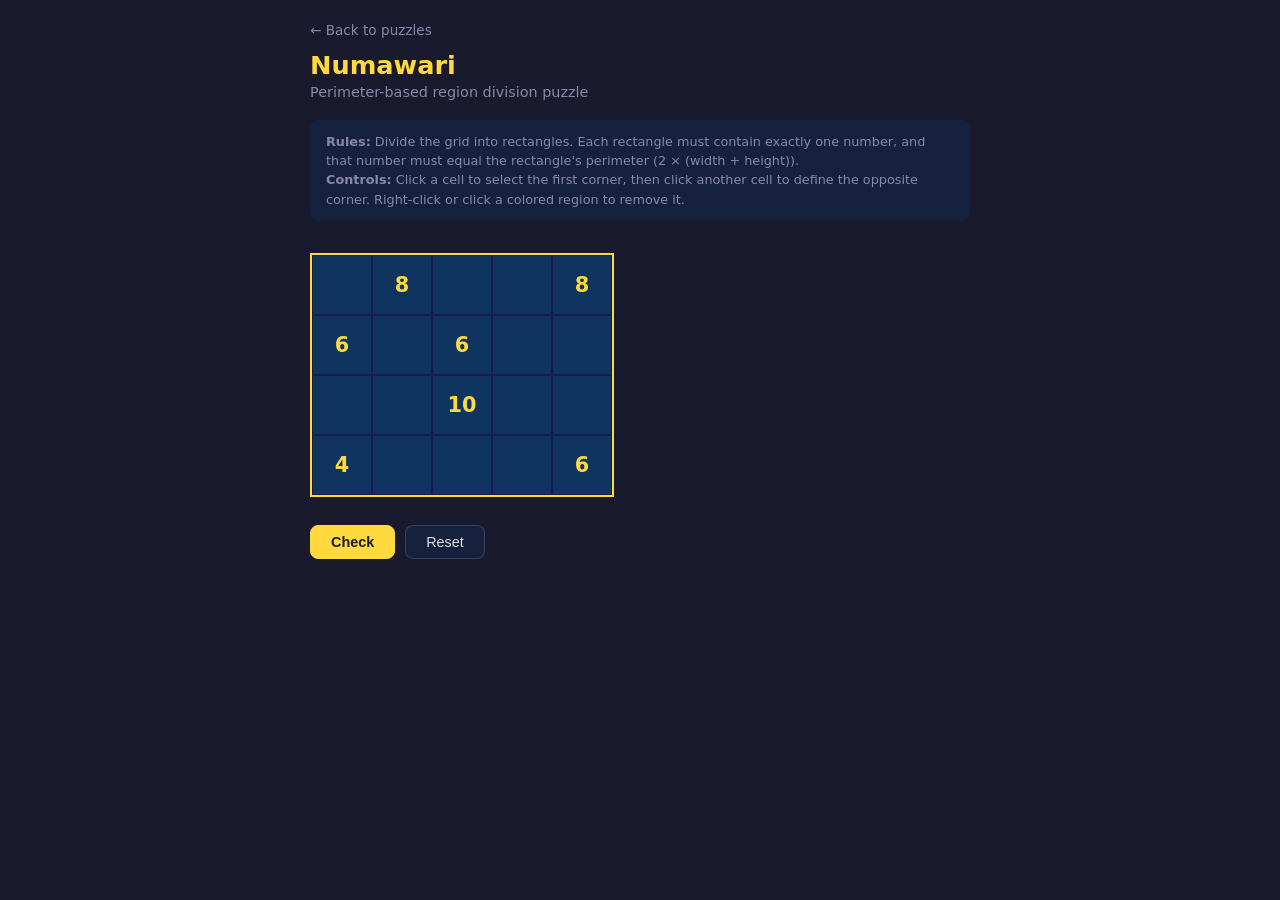
==== numawari.html @ 6b78d98b "Add 6 puzzle game prototypes — hub page + 4 of 6 demos Browser-based demos for math/spatial reasonin" ====
<!DOCTYPE html>
<html lang="en">
<head>
<meta charset="UTF-8">
<meta name="viewport" content="width=device-width, initial-scale=1.0">
<title>Numawari</title>
<link rel="stylesheet" href="style.css">
<style>
  :root { --accent: #ffd93d; --cols: 5; --rows: 4; }
  .btn--primary { background: var(--accent); border-color: var(--accent); color: #1a1a2e; }
  .btn--primary:hover { background: #e6c235; }
  .cell { transition: background 0.1s, border 0.1s; }
  .cell.preview { background: rgba(255,217,61,0.15); outline: 2px dashed var(--accent); outline-offset: -2px; }
  .cell.start-cell { box-shadow: inset 0 0 0 2px var(--accent); }
  .preview-info { position: fixed; pointer-events: none; background: var(--card-bg);
    border: 1px solid var(--accent); border-radius: 6px; padding: 4px 10px;
    font-size: 0.8rem; color: var(--accent); z-index: 100; display: none; }
  .cell.region-cell { border-color: transparent; }
  h1 { color: var(--accent); }
  .back-link:hover { color: var(--accent); }
</style>
</head>
<body>
<div class="container">
  <a href="index.html" class="back-link">&#8592; Back to puzzles</a>
  <h1>Numawari</h1>
  <p class="subtitle">Perimeter-based region division puzzle</p>
  <div class="instructions">
    <strong>Rules:</strong> Divide the grid into rectangles. Each rectangle must contain exactly one
    number, and that number must equal the rectangle's perimeter (2 &times; (width + height)).<br>
    <strong>Controls:</strong> Click a cell to select the first corner, then click another cell to
    define the opposite corner. Right-click or click a colored region to remove it.
  </div>
  <div id="grid" class="puzzle-grid"></div>
  <div class="controls">
    <button class="btn btn--primary" onclick="checkSolution()">Check</button>
    <button class="btn" onclick="resetRegions()">Reset</button>
  </div>
  <div id="status" class="status-bar"></div>
  <div id="preview-info" class="preview-info"></div>
</div>
<script>
const COLS = 5, ROWS = 4;
const numbers = {};
[[0,1,8],[0,4,8],[1,0,6],[1,2,6],[2,2,10],[3,0,4],[3,4,6]].forEach(([r,c,n]) => numbers[r+','+c] = n);

const PALETTE = ['#e6435088','#4ea4d088','#8bc34a88','#ff980088','#ab47bc88','#26a69a88','#ef535088','#42a5f588'];
let regions = [];
let startCell = null;
let cells = [];

function init() {
  const grid = document.getElementById('grid');
  grid.innerHTML = '';
  cells = [];
  for (let r = 0; r < ROWS; r++) {
    for (let c = 0; c < COLS; c++) {
      const cell = document.createElement('div');
      cell.className = 'cell';
      cell.dataset.row = r;
      cell.dataset.col = c;
      const key = r + ',' + c;
      if (numbers[key]) {
        cell.textContent = numbers[key];
        cell.classList.add('cell--given');
      }
      cell.addEventListener('click', () => handleClick(r, c));
      cell.addEventListener('contextmenu', (e) => { e.preventDefault(); handleRightClick(r, c); });
      cell.addEventListener('mouseenter', () => handleHover(r, c));
      grid.appendChild(cell);
      cells.push(cell);
    }
  }
  document.addEventListener('mousemove', movePreviewInfo);
}

function getCell(r, c) { return cells[r * COLS + c]; }

function getRegionAt(r, c) {
  return regions.find(reg => r >= reg.r1 && r <= reg.r2 && c >= reg.c1 && c <= reg.c2);
}

function handleClick(r, c) {
  clearStatus();
  const existing = getRegionAt(r, c);
  if (existing) { removeRegion(existing); return; }
  if (!startCell) {
    startCell = { r, c };
    getCell(r, c).classList.add('start-cell');
  } else {
    const r1 = Math.min(startCell.r, r), r2 = Math.max(startCell.r, r);
    const c1 = Math.min(startCell.c, c), c2 = Math.max(startCell.c, c);
    clearSelection();
    tryPlaceRegion(r1, c1, r2, c2);
  }
}

function handleRightClick(r, c) {
  clearStatus();
  if (startCell) { clearSelection(); return; }
  const existing = getRegionAt(r, c);
  if (existing) removeRegion(existing);
}

function handleHover(r, c) {
  clearPreview();
  if (!startCell) return;
  const r1 = Math.min(startCell.r, r), r2 = Math.max(startCell.r, r);
  const c1 = Math.min(startCell.c, c), c2 = Math.max(startCell.c, c);
  const w = c2 - c1 + 1, h = r2 - r1 + 1;
  const perim = 2 * (w + h);
  for (let rr = r1; rr <= r2; rr++)
    for (let cc = c1; cc <= c2; cc++)
      getCell(rr, cc).classList.add('preview');
  const info = document.getElementById('preview-info');
  info.textContent = `${w}\u00d7${h} \u2014 Perimeter: ${perim}`;
  info.style.display = 'block';
}

function movePreviewInfo(e) {
  const info = document.getElementById('preview-info');
  if (info.style.display === 'block') {
    info.style.left = (e.clientX + 14) + 'px';
    info.style.top = (e.clientY + 14) + 'px';
  }
}

function clearPreview() {
  cells.forEach(c => c.classList.remove('preview'));
  document.getElementById('preview-info').style.display = 'none';
}

function clearSelection() {
  if (startCell) getCell(startCell.r, startCell.c).classList.remove('start-cell');
  startCell = null;
  clearPreview();
}

function tryPlaceRegion(r1, c1, r2, c2) {
  // Check overlap with existing regions
  for (let rr = r1; rr <= r2; rr++)
    for (let cc = c1; cc <= c2; cc++)
      if (getRegionAt(rr, cc)) { showStatus('Region overlaps an existing one.', false); return; }

  // Count numbers in region
  let numCount = 0, numVal = 0;
  for (let rr = r1; rr <= r2; rr++)
    for (let cc = c1; cc <= c2; cc++) {
      const key = rr + ',' + cc;
      if (numbers[key]) { numCount++; numVal = numbers[key]; }
    }

  const w = c2 - c1 + 1, h = r2 - r1 + 1;
  const perim = 2 * (w + h);

  if (numCount !== 1) { showStatus('Region must contain exactly one number.', false); return; }
  if (numVal !== perim) { showStatus(`Number ${numVal} does not match perimeter ${perim}.`, false); return; }

  const color = PALETTE[regions.length % PALETTE.length];
  regions.push({ r1, c1, r2, c2, color });
  renderRegions();
}

function removeRegion(reg) {
  regions = regions.filter(r => r !== reg);
  renderRegions();
}

function renderRegions() {
  // Reset all cells
  cells.forEach(cell => {
    cell.style.background = '';
    cell.style.borderTop = '';
    cell.style.borderBottom = '';
    cell.style.borderLeft = '';
    cell.style.borderRight = '';
    cell.classList.remove('region-cell');
  });
  // Apply regions
  regions.forEach((reg, idx) => {
    const color = PALETTE[idx % PALETTE.length];
    reg.color = color;
    for (let r = reg.r1; r <= reg.r2; r++) {
      for (let c = reg.c1; c <= reg.c2; c++) {
        const cell = getCell(r, c);
        cell.style.background = color;
        cell.classList.add('region-cell');
        const bw = '3px solid ' + color.slice(0, 7);
        if (r === reg.r1) cell.style.borderTop = bw;
        if (r === reg.r2) cell.style.borderBottom = bw;
        if (c === reg.c1) cell.style.borderLeft = bw;
        if (c === reg.c2) cell.style.borderRight = bw;
      }
    }
  });
}

function checkSolution() {
  // Check all cells covered
  const covered = new Set();
  for (const reg of regions) {
    for (let r = reg.r1; r <= reg.r2; r++)
      for (let c = reg.c1; c <= reg.c2; c++)
        covered.add(r + ',' + c);
  }
  if (covered.size < ROWS * COLS) {
    showStatus(`Not all cells are covered (${covered.size}/${ROWS * COLS}).`, false); return;
  }
  // Check each region validity
  for (const reg of regions) {
    let numCount = 0, numVal = 0;
    for (let r = reg.r1; r <= reg.r2; r++)
      for (let c = reg.c1; c <= reg.c2; c++) {
        const key = r + ',' + c;
        if (numbers[key]) { numCount++; numVal = numbers[key]; }
      }
    const w = reg.c2 - reg.c1 + 1, h = reg.r2 - reg.r1 + 1;
    if (numCount !== 1 || numVal !== 2 * (w + h)) {
      showStatus('A region is invalid. Check numbers and perimeters.', false); return;
    }
  }
  showStatus('Congratulations! Puzzle solved!', true);
}

function resetRegions() {
  regions = [];
  clearSelection();
  clearStatus();
  renderRegions();
}

function showStatus(msg, success) {
  const el = document.getElementById('status');
  el.textContent = msg;
  el.className = 'status-bar ' + (success ? 'status-bar--success' : 'status-bar--error');
}

function clearStatus() {
  const el = document.getElementById('status');
  el.className = 'status-bar';
  el.textContent = '';
}

init();
</script>
</body>
</html>
---- style.css ----
/* === Reset & Base === */
*, *::before, *::after { box-sizing: border-box; margin: 0; padding: 0; }

:root {
  --bg: #1a1a2e;
  --card-bg: #16213e;
  --cell-bg: #0f3460;
  --cell-border: #1a1a4e;
  --text: #e0e0e0;
  --text-muted: #8888aa;
  --accent: #e94560;
  --success: #4ecca3;
  --error: #e94560;
  --cell-size: min(60px, calc((100vw - 60px) / var(--cols, 4)));
}

body {
  font-family: 'Segoe UI', system-ui, -apple-system, sans-serif;
  background: var(--bg);
  color: var(--text);
  min-height: 100vh;
  display: flex;
  flex-direction: column;
  align-items: center;
}

/* === Container === */
.container {
  max-width: 700px;
  width: 100%;
  padding: 20px;
}

h1 {
  font-size: 1.6rem;
  margin-bottom: 4px;
  color: var(--accent);
}

.subtitle {
  color: var(--text-muted);
  font-size: 0.9rem;
  margin-bottom: 20px;
}

/* === Hub Page Cards === */
.game-grid {
  display: grid;
  grid-template-columns: repeat(auto-fill, minmax(280px, 1fr));
  gap: 16px;
  margin-top: 20px;
}

.game-card {
  background: var(--card-bg);
  border-radius: 12px;
  padding: 20px;
  text-decoration: none;
  color: var(--text);
  transition: transform 0.15s, box-shadow 0.15s;
  border: 1px solid rgba(255,255,255,0.05);
}

.game-card:hover {
  transform: translateY(-3px);
  box-shadow: 0 8px 24px rgba(0,0,0,0.3);
  border-color: var(--accent);
}

.game-card .icon {
  font-size: 2rem;
  margin-bottom: 8px;
  display: block;
}

.game-card h2 {
  font-size: 1.1rem;
  margin-bottom: 6px;
  color: var(--accent);
}

.game-card p {
  font-size: 0.85rem;
  color: var(--text-muted);
  line-height: 1.4;
}

/* === Puzzle Grid === */
.puzzle-grid {
  display: inline-grid;
  grid-template-columns: repeat(var(--cols, 4), var(--cell-size));
  grid-template-rows: repeat(var(--rows, 4), var(--cell-size));
  gap: 0;
  margin: 16px 0;
  border: 2px solid var(--accent);
}

.cell {
  width: var(--cell-size);
  height: var(--cell-size);
  background: var(--cell-bg);
  border: 1px solid var(--cell-border);
  display: flex;
  align-items: center;
  justify-content: center;
  font-size: 1.3rem;
  font-weight: 600;
  cursor: pointer;
  user-select: none;
  position: relative;
  transition: background 0.1s;
}

.cell:hover {
  background: #1a4a7a;
}

.cell--given {
  color: var(--accent);
  cursor: default;
}

.cell--selected {
  background: #1a4a7a;
  box-shadow: inset 0 0 0 2px var(--accent);
}

.cell--error {
  background: rgba(233, 69, 96, 0.2);
  box-shadow: inset 0 0 0 2px var(--error);
}

.cell--success {
  background: rgba(78, 204, 163, 0.15);
}

/* === Region label (for KenKen/Warizan) === */
.cell .region-label {
  position: absolute;
  top: 2px;
  left: 3px;
  font-size: 0.55rem;
  color: var(--text-muted);
  font-weight: 400;
  pointer-events: none;
}

/* === Buttons === */
.controls {
  display: flex;
  gap: 10px;
  margin: 12px 0;
  flex-wrap: wrap;
}

.btn {
  padding: 8px 20px;
  border: 1px solid rgba(255,255,255,0.15);
  border-radius: 8px;
  background: var(--card-bg);
  color: var(--text);
  font-size: 0.9rem;
  cursor: pointer;
  transition: background 0.15s, border-color 0.15s;
}

.btn:hover {
  background: var(--cell-bg);
  border-color: var(--accent);
}

.btn--primary {
  background: var(--accent);
  border-color: var(--accent);
  color: #fff;
  font-weight: 600;
}

.btn--primary:hover {
  background: #c73a52;
}

/* === Status Bar === */
.status-bar {
  padding: 10px 16px;
  border-radius: 8px;
  font-size: 0.9rem;
  margin: 8px 0;
  display: none;
}

.status-bar--success {
  display: block;
  background: rgba(78, 204, 163, 0.15);
  border: 1px solid var(--success);
  color: var(--success);
}

.status-bar--error {
  display: block;
  background: rgba(233, 69, 96, 0.15);
  border: 1px solid var(--error);
  color: var(--error);
}

/* === Back Link === */
.back-link {
  display: inline-block;
  color: var(--text-muted);
  text-decoration: none;
  font-size: 0.85rem;
  margin-bottom: 12px;
}

.back-link:hover {
  color: var(--accent);
}

/* === Instructions === */
.instructions {
  background: var(--card-bg);
  border-radius: 8px;
  padding: 12px 16px;
  margin-bottom: 16px;
  font-size: 0.8rem;
  color: var(--text-muted);
  line-height: 1.5;
}

/* === Responsive === */
@media (max-width: 480px) {
  .container { padding: 12px; }
  h1 { font-size: 1.3rem; }
}
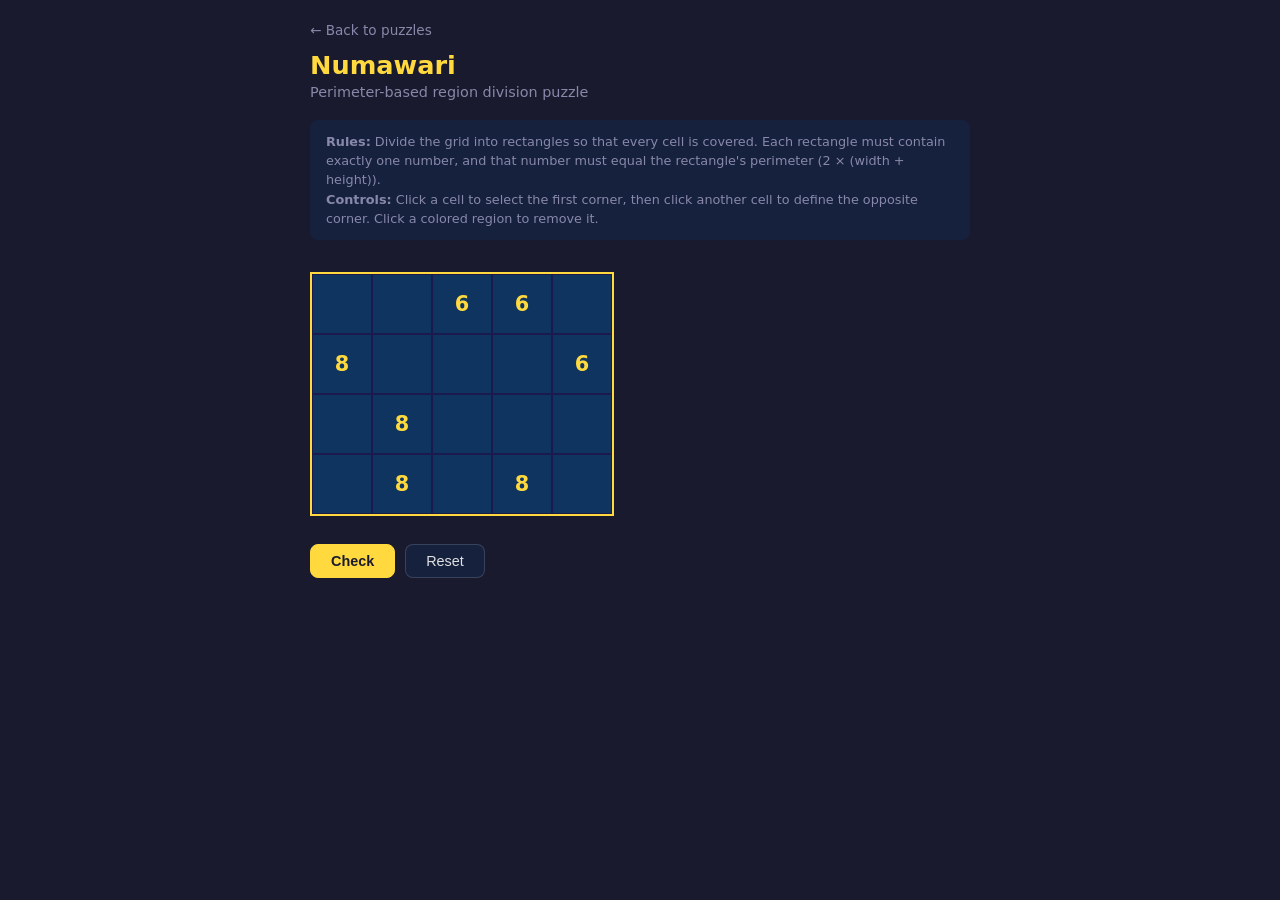
==== commit 1f2be15e: "Improve Rinku and Numawari based on playtesting feedback Rinku: Replace invisible SVG edge hit zones" ====
--- a/numawari.html
+++ b/numawari.html
@@ -26,10 +26,11 @@
   <h1>Numawari</h1>
   <p class="subtitle">Perimeter-based region division puzzle</p>
   <div class="instructions">
-    <strong>Rules:</strong> Divide the grid into rectangles. Each rectangle must contain exactly one
-    number, and that number must equal the rectangle's perimeter (2 &times; (width + height)).<br>
+    <strong>Rules:</strong> Divide the grid into rectangles so that every cell is covered.
+    Each rectangle must contain exactly one number, and that number must equal the
+    rectangle's perimeter (2 &times; (width + height)).<br>
     <strong>Controls:</strong> Click a cell to select the first corner, then click another cell to
-    define the opposite corner. Right-click or click a colored region to remove it.
+    define the opposite corner. Click a colored region to remove it.
   </div>
   <div id="grid" class="puzzle-grid"></div>
   <div class="controls">
@@ -42,7 +43,11 @@
 <script>
 const COLS = 5, ROWS = 4;
 const numbers = {};
-[[0,1,8],[0,4,8],[1,0,6],[1,2,6],[2,2,10],[3,0,4],[3,4,6]].forEach(([r,c,n]) => numbers[r+','+c] = n);
+// Puzzle designed so a complete tiling exists:
+// Solution: A(3x1 col0)=8, B(1x2 r0 c1-2)=6, C(1x2 r0 c3-4)=6,
+//           D(2x2 r1-2 c1-2)=8, E(1x2 r1 c3-4)=6,
+//           F(2x2 r2-3 c3-4)=8, G(1x3 r3 c0-2)=8
+[[1,0,8],[0,2,6],[0,3,6],[2,1,8],[1,4,6],[3,3,8],[3,1,8]].forEach(([r,c,n]) => numbers[r+','+c] = n);
 
 const PALETTE = ['#e6435088','#4ea4d088','#8bc34a88','#ff980088','#ab47bc88','#26a69a88','#ef535088','#42a5f588'];
 let regions = [];
@@ -137,12 +142,10 @@
 }
 
 function tryPlaceRegion(r1, c1, r2, c2) {
-  // Check overlap with existing regions
   for (let rr = r1; rr <= r2; rr++)
     for (let cc = c1; cc <= c2; cc++)
       if (getRegionAt(rr, cc)) { showStatus('Region overlaps an existing one.', false); return; }
 
-  // Count numbers in region
   let numCount = 0, numVal = 0;
   for (let rr = r1; rr <= r2; rr++)
     for (let cc = c1; cc <= c2; cc++) {
@@ -167,7 +170,6 @@
 }
 
 function renderRegions() {
-  // Reset all cells
   cells.forEach(cell => {
     cell.style.background = '';
     cell.style.borderTop = '';
@@ -176,7 +178,6 @@
     cell.style.borderRight = '';
     cell.classList.remove('region-cell');
   });
-  // Apply regions
   regions.forEach((reg, idx) => {
     const color = PALETTE[idx % PALETTE.length];
     reg.color = color;
@@ -196,7 +197,6 @@
 }
 
 function checkSolution() {
-  // Check all cells covered
   const covered = new Set();
   for (const reg of regions) {
     for (let r = reg.r1; r <= reg.r2; r++)
@@ -204,9 +204,8 @@
         covered.add(r + ',' + c);
   }
   if (covered.size < ROWS * COLS) {
-    showStatus(`Not all cells are covered (${covered.size}/${ROWS * COLS}).`, false); return;
-  }
-  // Check each region validity
+    showStatus(`Not all cells are covered (${covered.size}/${ROWS * COLS}). Every cell must belong to a region.`, false); return;
+  }
   for (const reg of regions) {
     let numCount = 0, numVal = 0;
     for (let r = reg.r1; r <= reg.r2; r++)
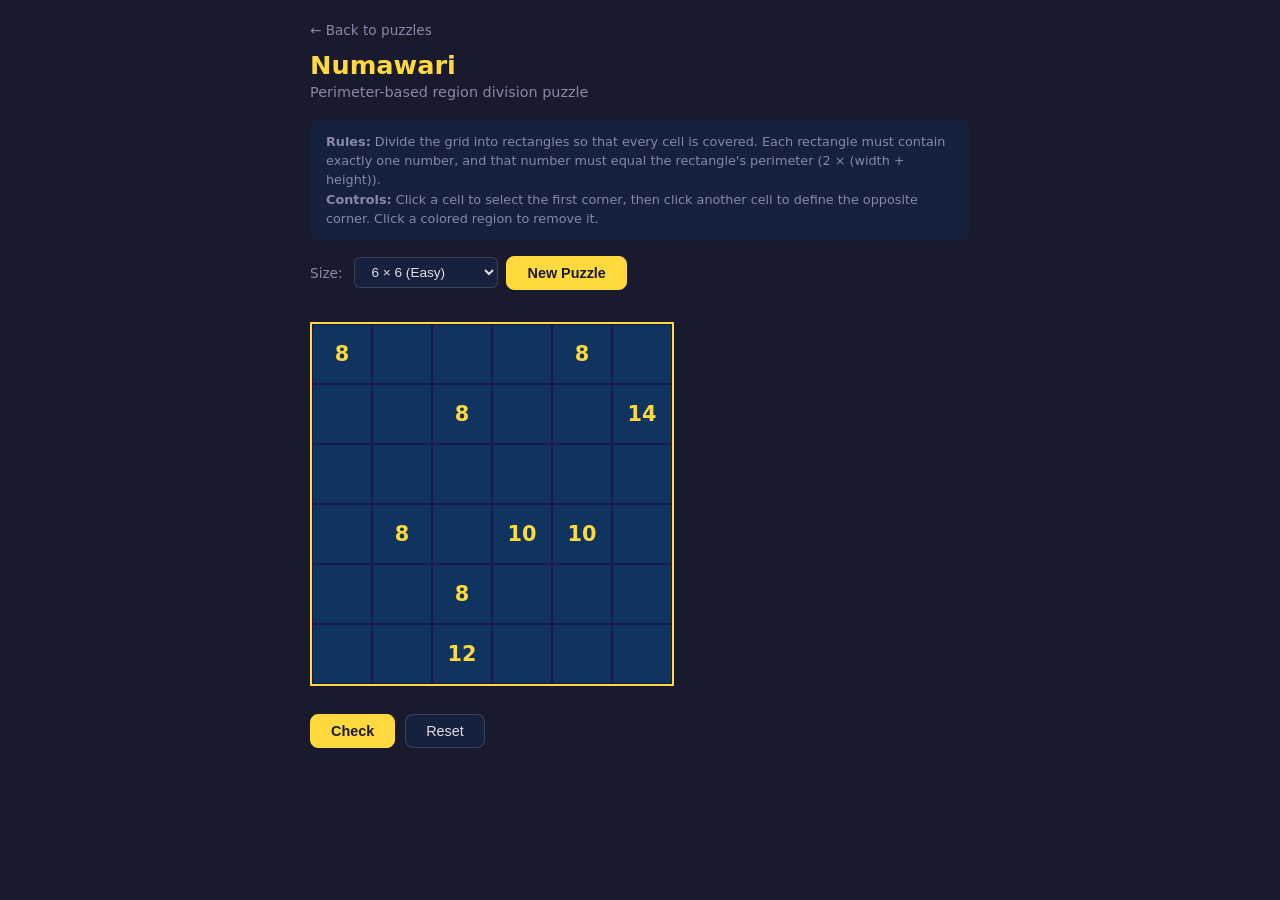
==== commit c98f067b: "Add Numawari puzzle generator with solver and difficulty selector Implements a complete puzzle gener" ====
--- a/numawari.html
+++ b/numawari.html
@@ -6,7 +6,7 @@
 <title>Numawari</title>
 <link rel="stylesheet" href="style.css">
 <style>
-  :root { --accent: #ffd93d; --cols: 5; --rows: 4; }
+  :root { --accent: #ffd93d; --cols: 5; --rows: 5; }
   .btn--primary { background: var(--accent); border-color: var(--accent); color: #1a1a2e; }
   .btn--primary:hover { background: #e6c235; }
   .cell { transition: background 0.1s, border 0.1s; }
@@ -18,6 +18,15 @@
   .cell.region-cell { border-color: transparent; }
   h1 { color: var(--accent); }
   .back-link:hover { color: var(--accent); }
+  .difficulty-selector { display: flex; gap: 8px; margin-bottom: 16px; flex-wrap: wrap; align-items: center; }
+  .difficulty-selector label { color: var(--text-muted); font-size: 0.85rem; margin-right: 4px; }
+  .difficulty-selector select {
+    padding: 6px 12px; border-radius: 6px; background: var(--card-bg);
+    color: var(--text); border: 1px solid rgba(255,255,255,0.15);
+    font-size: 0.85rem; cursor: pointer;
+  }
+  .difficulty-selector select:hover { border-color: var(--accent); }
+  .generating { color: var(--accent); font-size: 0.85rem; padding: 8px 0; }
 </style>
 </head>
 <body>
@@ -32,6 +41,17 @@
     <strong>Controls:</strong> Click a cell to select the first corner, then click another cell to
     define the opposite corner. Click a colored region to remove it.
   </div>
+  <div class="difficulty-selector">
+    <label>Size:</label>
+    <select id="size-select">
+      <option value="5x5">5 &times; 5 (Beginner)</option>
+      <option value="6x6" selected>6 &times; 6 (Easy)</option>
+      <option value="7x7">7 &times; 7 (Medium)</option>
+      <option value="8x8">8 &times; 8 (Hard)</option>
+    </select>
+    <button class="btn btn--primary" onclick="newPuzzle()">New Puzzle</button>
+  </div>
+  <div id="generating" class="generating" style="display:none">Generating puzzle...</div>
   <div id="grid" class="puzzle-grid"></div>
   <div class="controls">
     <button class="btn btn--primary" onclick="checkSolution()">Check</button>
@@ -41,23 +61,338 @@
   <div id="preview-info" class="preview-info"></div>
 </div>
 <script>
-const COLS = 5, ROWS = 4;
-const numbers = {};
-// Puzzle designed so a complete tiling exists:
-// Solution: A(3x1 col0)=8, B(1x2 r0 c1-2)=6, C(1x2 r0 c3-4)=6,
-//           D(2x2 r1-2 c1-2)=8, E(1x2 r1 c3-4)=6,
-//           F(2x2 r2-3 c3-4)=8, G(1x3 r3 c0-2)=8
-[[1,0,8],[0,2,6],[0,3,6],[2,1,8],[1,4,6],[3,3,8],[3,1,8]].forEach(([r,c,n]) => numbers[r+','+c] = n);
-
-const PALETTE = ['#e6435088','#4ea4d088','#8bc34a88','#ff980088','#ab47bc88','#26a69a88','#ef535088','#42a5f588'];
+// ========== SOLVER ==========
+const NumawariSolver = (() => {
+  function solve(rows, cols, numberList, maxSolutions = 2) {
+    const totalCells = rows * cols;
+    // Build a set of number positions for quick lookup
+    const numberPositions = new Set();
+    numberList.forEach(([r, c]) => numberPositions.add(r * cols + c));
+
+    // Enumerate candidate rectangles for each number
+    const candidates = [];
+    for (let ni = 0; ni < numberList.length; ni++) {
+      const [nr, nc, val] = numberList[ni];
+      if (val % 2 !== 0) return []; // odd perimeter = impossible
+      const S = val / 2; // w + h = S
+      const cands = [];
+      for (let w = 1; w < S; w++) {
+        const h = S - w;
+        if (w > cols || h > rows) continue;
+        // All positions where (nr, nc) is inside a w*h rectangle
+        const c1Min = Math.max(0, nc - w + 1);
+        const c1Max = Math.min(cols - w, nc);
+        const r1Min = Math.max(0, nr - h + 1);
+        const r1Max = Math.min(rows - h, nr);
+        for (let c1 = c1Min; c1 <= c1Max; c1++) {
+          for (let r1 = r1Min; r1 <= r1Max; r1++) {
+            // Check: rectangle contains no OTHER number
+            let valid = true;
+            for (let nj = 0; nj < numberList.length; nj++) {
+              if (nj === ni) continue;
+              const [or, oc] = numberList[nj];
+              if (or >= r1 && or < r1 + h && oc >= c1 && oc < c1 + w) {
+                valid = false;
+                break;
+              }
+            }
+            if (!valid) continue;
+            // Compute bitmask (for grids <= 32 cells use number, else BigInt)
+            if (totalCells <= 32) {
+              let mask = 0;
+              for (let rr = r1; rr < r1 + h; rr++)
+                for (let cc = c1; cc < c1 + w; cc++)
+                  mask |= (1 << (rr * cols + cc));
+              cands.push(mask);
+            } else {
+              let mask = 0n;
+              for (let rr = r1; rr < r1 + h; rr++)
+                for (let cc = c1; cc < c1 + w; cc++)
+                  mask |= (1n << BigInt(rr * cols + cc));
+              cands.push(mask);
+            }
+          }
+        }
+      }
+      if (cands.length === 0) return [];
+      candidates.push(cands);
+    }
+
+    const solutions = [];
+    const useBigInt = totalCells > 32;
+    const allBits = useBigInt
+      ? (1n << BigInt(totalCells)) - 1n
+      : ((totalCells === 32) ? -1 : (1 << totalCells) - 1) >>> 0;
+    const ZERO = useBigInt ? 0n : 0;
+
+    function backtrack(covered, placed, depth) {
+      if (solutions.length >= maxSolutions) return;
+      if (covered === allBits) {
+        solutions.push(placed.slice());
+        return;
+      }
+
+      // Find unplaced number with fewest valid candidates (MRV)
+      let bestIdx = -1, bestCount = Infinity, bestValid = null;
+      for (let i = 0; i < candidates.length; i++) {
+        if (placed[i] !== -1) continue;
+        const valid = [];
+        for (const mask of candidates[i]) {
+          if ((covered & mask) === ZERO) valid.push(mask);
+        }
+        if (valid.length === 0) return; // dead end
+        if (valid.length < bestCount) {
+          bestCount = valid.length;
+          bestIdx = i;
+          bestValid = valid;
+        }
+      }
+      if (bestIdx === -1) return; // no unplaced numbers but cells uncovered
+
+      for (const mask of bestValid) {
+        if (solutions.length >= maxSolutions) return;
+        placed[bestIdx] = mask;
+        backtrack(useBigInt ? (covered | mask) : ((covered | mask) >>> 0), placed, depth + 1);
+        placed[bestIdx] = -1;
+      }
+    }
+
+    const placed = new Array(candidates.length).fill(-1);
+    backtrack(ZERO, placed, 0);
+    return solutions;
+  }
+
+  return { solve };
+})();
+
+// ========== GENERATOR ==========
+const NumawariGenerator = (() => {
+  function randInt(min, max) { return min + Math.floor(Math.random() * (max - min + 1)); }
+
+  // Generate a random rectangle partition covering the entire grid
+  function randomPartition(rows, cols) {
+    // Recursive splitting approach
+    function split(r1, c1, r2, c2) {
+      const w = c2 - c1 + 1, h = r2 - r1 + 1;
+      const area = w * h;
+
+      // Base case: small enough to be a single rectangle
+      if (area <= 2 || (w <= 2 && h <= 2)) return [{ r1, c1, r2, c2 }];
+      // Sometimes accept medium rectangles as-is
+      if (area <= 6 && Math.random() < 0.3) return [{ r1, c1, r2, c2 }];
+      if (area <= 4 && Math.random() < 0.6) return [{ r1, c1, r2, c2 }];
+
+      // Try horizontal or vertical split
+      const tries = [];
+      if (h >= 2) tries.push('h');
+      if (w >= 2) tries.push('v');
+
+      // Shuffle split directions
+      if (tries.length === 2 && Math.random() < 0.5) tries.reverse();
+
+      for (const dir of tries) {
+        if (dir === 'h') {
+          const splitRow = randInt(r1, r2 - 1);
+          return [
+            ...split(r1, c1, splitRow, c2),
+            ...split(splitRow + 1, c1, r2, c2),
+          ];
+        } else {
+          const splitCol = randInt(c1, c2 - 1);
+          return [
+            ...split(r1, c1, r2, splitCol),
+            ...split(r1, splitCol + 1, r2, c2),
+          ];
+        }
+      }
+      return [{ r1, c1, r2, c2 }];
+    }
+
+    return split(0, 0, rows - 1, cols - 1);
+  }
+
+  // Perturb a partition: merge two adjacent rectangles and re-split
+  function perturbPartition(rects, rows, cols) {
+    const result = rects.slice();
+    const attempts = Math.min(result.length * 2, 20);
+
+    for (let a = 0; a < attempts && result.length > 1; a++) {
+      const i = randInt(0, result.length - 1);
+      const ri = result[i];
+
+      // Find an adjacent rectangle that forms a combined rectangle
+      for (let tries = 0; tries < 5; tries++) {
+        const j = randInt(0, result.length - 1);
+        if (j === i) continue;
+        const rj = result[j];
+
+        // Check if they form a combined rectangle
+        const mr1 = Math.min(ri.r1, rj.r1), mc1 = Math.min(ri.c1, rj.c1);
+        const mr2 = Math.max(ri.r2, rj.r2), mc2 = Math.max(ri.c2, rj.c2);
+        const combinedArea = (mr2 - mr1 + 1) * (mc2 - mc1 + 1);
+        const areaI = (ri.r2 - ri.r1 + 1) * (ri.c2 - ri.c1 + 1);
+        const areaJ = (rj.r2 - rj.r1 + 1) * (rj.c2 - rj.c1 + 1);
+
+        if (combinedArea !== areaI + areaJ) continue; // not a clean merge
+        if (combinedArea > 12) continue; // too big
+
+        // Check that no other rectangle occupies cells in the combined region
+        let overlap = false;
+        for (let k = 0; k < result.length; k++) {
+          if (k === i || k === j) continue;
+          const rk = result[k];
+          if (rk.r1 <= mr2 && rk.r2 >= mr1 && rk.c1 <= mc2 && rk.c2 >= mc1) {
+            overlap = true;
+            break;
+          }
+        }
+        if (overlap) continue;
+
+        // Remove both, re-split the combined region
+        result.splice(Math.max(i, j), 1);
+        result.splice(Math.min(i, j), 1);
+
+        const mw = mc2 - mc1 + 1, mh = mr2 - mr1 + 1;
+        // Split into 2 new rectangles
+        if (mw >= 2 && mh >= 2 && Math.random() < 0.5) {
+          // Try both directions
+          if (Math.random() < 0.5 && mh >= 2) {
+            const sr = randInt(mr1, mr2 - 1);
+            result.push({ r1: mr1, c1: mc1, r2: sr, c2: mc2 });
+            result.push({ r1: sr + 1, c1: mc1, r2: mr2, c2: mc2 });
+          } else {
+            const sc = randInt(mc1, mc2 - 1);
+            result.push({ r1: mr1, c1: mc1, r2: mr2, c2: sc });
+            result.push({ r1: mr1, c1: sc + 1, r2: mr2, c2: mc2 });
+          }
+        } else if (mh >= 2 && Math.random() < 0.7) {
+          const sr = randInt(mr1, mr2 - 1);
+          result.push({ r1: mr1, c1: mc1, r2: sr, c2: mc2 });
+          result.push({ r1: sr + 1, c1: mc1, r2: mr2, c2: mc2 });
+        } else if (mw >= 2) {
+          const sc = randInt(mc1, mc2 - 1);
+          result.push({ r1: mr1, c1: mc1, r2: mr2, c2: sc });
+          result.push({ r1: mr1, c1: sc + 1, r2: mr2, c2: mc2 });
+        } else {
+          result.push({ r1: mr1, c1: mc1, r2: mr2, c2: mc2 });
+        }
+        break;
+      }
+    }
+    return result;
+  }
+
+  // Place number inside each rectangle, return the numbers list
+  function placeNumbers(rects) {
+    return rects.map(rect => {
+      const w = rect.c2 - rect.c1 + 1;
+      const h = rect.r2 - rect.r1 + 1;
+      const perimeter = 2 * (w + h);
+      // Place number at a random cell in the rectangle
+      const r = randInt(rect.r1, rect.r2);
+      const c = randInt(rect.c1, rect.c2);
+      return [r, c, perimeter];
+    });
+  }
+
+  // Validate: no 1x1 rectangles (perimeter 4 is too trivial — allow it but filter if desired)
+  function isValidPartition(rects, minPerimeter = 4) {
+    for (const rect of rects) {
+      const w = rect.c2 - rect.c1 + 1;
+      const h = rect.r2 - rect.r1 + 1;
+      if (2 * (w + h) < minPerimeter) return false;
+    }
+    return true;
+  }
+
+  function generate(rows, cols, maxAttempts = 200) {
+    for (let attempt = 0; attempt < maxAttempts; attempt++) {
+      // Step 1: Generate partition
+      let rects = randomPartition(rows, cols);
+
+      // Step 2: Perturb for variety
+      rects = perturbPartition(rects, rows, cols);
+
+      // Step 3: Filter out 1×1 rectangles (perimeter 4) — they're trivially solvable
+      if (!isValidPartition(rects, 6)) continue;
+
+      // Step 4: Place numbers
+      const nums = placeNumbers(rects);
+
+      // Step 5: Check for unique solution
+      const solutions = NumawariSolver.solve(rows, cols, nums, 2);
+      if (solutions.length === 1) {
+        return { rows, cols, numbers: nums, rects };
+      }
+    }
+    // Fallback: allow 1x1 rectangles
+    for (let attempt = 0; attempt < maxAttempts; attempt++) {
+      let rects = randomPartition(rows, cols);
+      rects = perturbPartition(rects, rows, cols);
+      if (!isValidPartition(rects, 4)) continue;
+      const nums = placeNumbers(rects);
+      const solutions = NumawariSolver.solve(rows, cols, nums, 2);
+      if (solutions.length === 1) {
+        return { rows, cols, numbers: nums, rects };
+      }
+    }
+    return null;
+  }
+
+  return { generate };
+})();
+
+// ========== GAME ==========
+let COLS = 6, ROWS = 6;
+let numbers = {};
 let regions = [];
 let startCell = null;
 let cells = [];
+
+const PALETTE = ['#e6435088','#4ea4d088','#8bc34a88','#ff980088','#ab47bc88','#26a69a88','#ef535088','#42a5f588',
+                  '#ff707088','#66bb6a88','#7e57c288','#ffa72688'];
+
+function loadPuzzle(puzzle) {
+  ROWS = puzzle.rows;
+  COLS = puzzle.cols;
+  numbers = {};
+  puzzle.numbers.forEach(([r, c, n]) => numbers[r + ',' + c] = n);
+  document.documentElement.style.setProperty('--cols', COLS);
+  document.documentElement.style.setProperty('--rows', ROWS);
+  regions = [];
+  startCell = null;
+  clearStatus();
+  init();
+}
+
+function newPuzzle() {
+  const sel = document.getElementById('size-select').value;
+  const [c, r] = sel.split('x').map(Number);
+  ROWS = r;
+  COLS = c;
+
+  const genEl = document.getElementById('generating');
+  genEl.style.display = 'block';
+  document.getElementById('grid').innerHTML = '';
+
+  // Use setTimeout to let the UI update before blocking generation
+  setTimeout(() => {
+    const puzzle = NumawariGenerator.generate(ROWS, COLS);
+    genEl.style.display = 'none';
+    if (puzzle) {
+      loadPuzzle(puzzle);
+    } else {
+      showStatus('Failed to generate puzzle. Try again.', false);
+    }
+  }, 20);
+}
 
 function init() {
   const grid = document.getElementById('grid');
   grid.innerHTML = '';
   cells = [];
+  document.documentElement.style.setProperty('--cols', COLS);
+  document.documentElement.style.setProperty('--rows', ROWS);
   for (let r = 0; r < ROWS; r++) {
     for (let c = 0; c < COLS; c++) {
       const cell = document.createElement('div');
@@ -204,7 +539,7 @@
         covered.add(r + ',' + c);
   }
   if (covered.size < ROWS * COLS) {
-    showStatus(`Not all cells are covered (${covered.size}/${ROWS * COLS}). Every cell must belong to a region.`, false); return;
+    showStatus(`Not all cells are covered (${covered.size}/${ROWS * COLS}).`, false); return;
   }
   for (const reg of regions) {
     let numCount = 0, numVal = 0;
@@ -240,7 +575,8 @@
   el.textContent = '';
 }
 
-init();
+// Generate initial puzzle on load
+newPuzzle();
 </script>
 </body>
 </html>
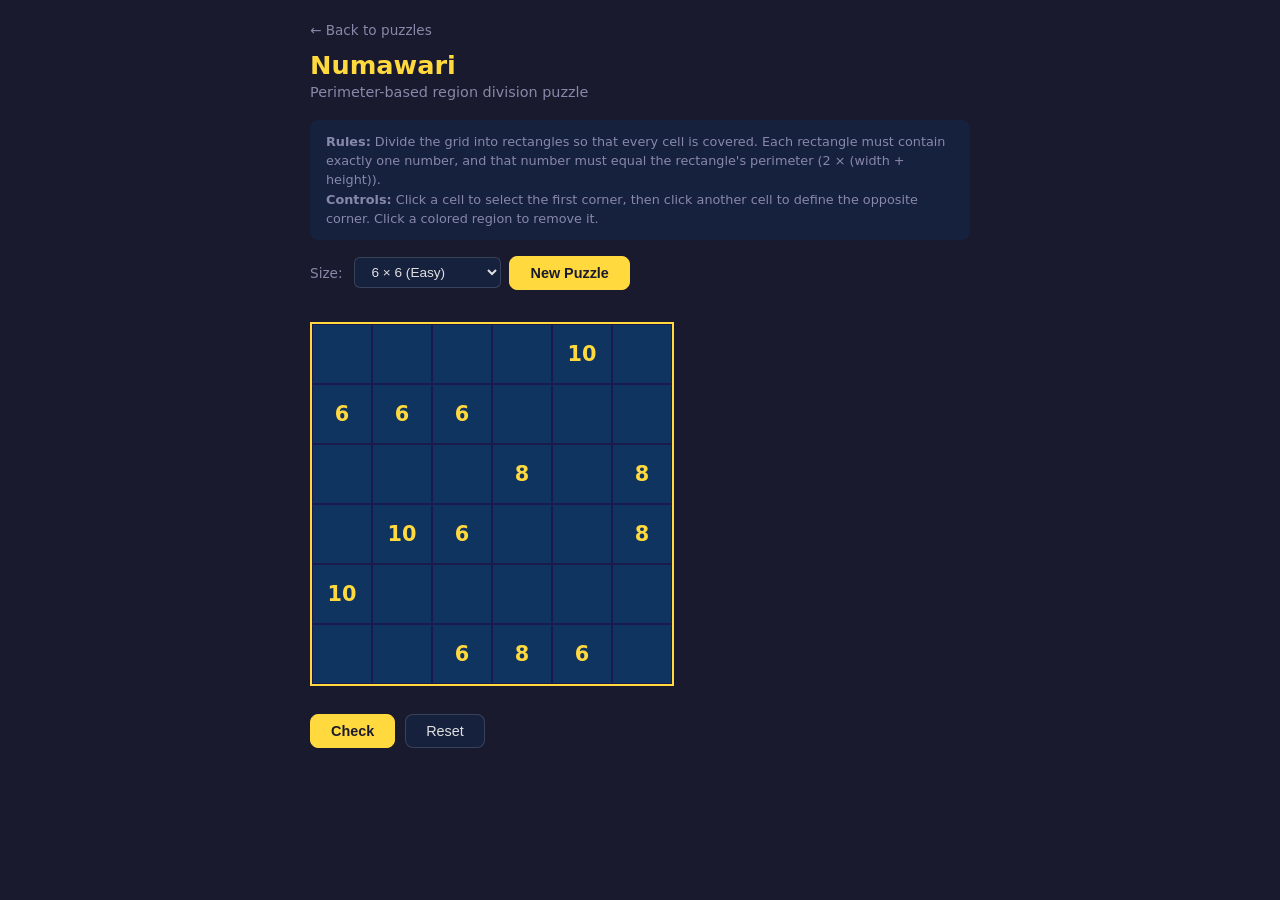
==== commit e444021b: "Add 9x9 and 10x10 grid sizes, eliminate perimeter-4 clues - Add Expert (9x9) and Master (10x10) diff" ====
--- a/numawari.html
+++ b/numawari.html
@@ -48,6 +48,8 @@
       <option value="6x6" selected>6 &times; 6 (Easy)</option>
       <option value="7x7">7 &times; 7 (Medium)</option>
       <option value="8x8">8 &times; 8 (Hard)</option>
+      <option value="9x9">9 &times; 9 (Expert)</option>
+      <option value="10x10">10 &times; 10 (Master)</option>
     </select>
     <button class="btn btn--primary" onclick="newPuzzle()">New Puzzle</button>
   </div>
@@ -176,29 +178,41 @@
       const w = c2 - c1 + 1, h = r2 - r1 + 1;
       const area = w * h;
 
+      // Never create 1x1 rectangles (perimeter 4)
+      if (w === 1 && h === 1) return [{ r1, c1, r2, c2 }]; // shouldn't happen but safety
+
       // Base case: small enough to be a single rectangle
       if (area <= 2 || (w <= 2 && h <= 2)) return [{ r1, c1, r2, c2 }];
       // Sometimes accept medium rectangles as-is
       if (area <= 6 && Math.random() < 0.3) return [{ r1, c1, r2, c2 }];
       if (area <= 4 && Math.random() < 0.6) return [{ r1, c1, r2, c2 }];
 
-      // Try horizontal or vertical split
+      // Try horizontal or vertical split — avoid creating 1x1 pieces
       const tries = [];
-      if (h >= 2) tries.push('h');
-      if (w >= 2) tries.push('v');
+      // Horizontal split valid if both halves avoid 1x1 (w must be > 1, or each half has h >= 2)
+      if (h >= 2 && (w > 1 || h >= 4)) tries.push('h');
+      // Vertical split valid if both halves avoid 1x1
+      if (w >= 2 && (h > 1 || w >= 4)) tries.push('v');
 
       // Shuffle split directions
       if (tries.length === 2 && Math.random() < 0.5) tries.reverse();
 
       for (const dir of tries) {
         if (dir === 'h') {
-          const splitRow = randInt(r1, r2 - 1);
+          // If w === 1, each half must have h >= 2, so split at r1..r2-2 and ensure bottom has >= 2 rows
+          const minSplit = (w === 1) ? r1 + 1 : r1;
+          const maxSplit = (w === 1) ? r2 - 2 : r2 - 1;
+          if (minSplit > maxSplit) continue;
+          const splitRow = randInt(minSplit, maxSplit);
           return [
             ...split(r1, c1, splitRow, c2),
             ...split(splitRow + 1, c1, r2, c2),
           ];
         } else {
-          const splitCol = randInt(c1, c2 - 1);
+          const minSplit = (h === 1) ? c1 + 1 : c1;
+          const maxSplit = (h === 1) ? c2 - 2 : c2 - 1;
+          if (minSplit > maxSplit) continue;
+          const splitCol = randInt(minSplit, maxSplit);
           return [
             ...split(r1, c1, r2, splitCol),
             ...split(r1, splitCol + 1, r2, c2),
@@ -253,27 +267,38 @@
         result.splice(Math.min(i, j), 1);
 
         const mw = mc2 - mc1 + 1, mh = mr2 - mr1 + 1;
-        // Split into 2 new rectangles
-        if (mw >= 2 && mh >= 2 && Math.random() < 0.5) {
-          // Try both directions
-          if (Math.random() < 0.5 && mh >= 2) {
-            const sr = randInt(mr1, mr2 - 1);
+        // Split into 2 new rectangles, avoiding 1x1 pieces
+        // A horizontal split is safe if mw > 1 (both halves have width > 1)
+        // or mh >= 4 (can split so each half has h >= 2)
+        const canSplitH = mh >= 2 && (mw > 1 || mh >= 4);
+        const canSplitV = mw >= 2 && (mh > 1 || mw >= 4);
+        let didSplit = false;
+        const dirs = [];
+        if (canSplitH) dirs.push('h');
+        if (canSplitV) dirs.push('v');
+        if (dirs.length === 2 && Math.random() < 0.5) dirs.reverse();
+        for (const d of dirs) {
+          if (didSplit) break;
+          if (d === 'h') {
+            const minR = (mw === 1) ? mr1 + 1 : mr1;
+            const maxR = (mw === 1) ? mr2 - 2 : mr2 - 1;
+            if (minR > maxR) continue;
+            const sr = randInt(minR, maxR);
             result.push({ r1: mr1, c1: mc1, r2: sr, c2: mc2 });
             result.push({ r1: sr + 1, c1: mc1, r2: mr2, c2: mc2 });
+            didSplit = true;
           } else {
-            const sc = randInt(mc1, mc2 - 1);
+            const minC = (mh === 1) ? mc1 + 1 : mc1;
+            const maxC = (mh === 1) ? mc2 - 2 : mc2 - 1;
+            if (minC > maxC) continue;
+            const sc = randInt(minC, maxC);
             result.push({ r1: mr1, c1: mc1, r2: mr2, c2: sc });
             result.push({ r1: mr1, c1: sc + 1, r2: mr2, c2: mc2 });
+            didSplit = true;
           }
-        } else if (mh >= 2 && Math.random() < 0.7) {
-          const sr = randInt(mr1, mr2 - 1);
-          result.push({ r1: mr1, c1: mc1, r2: sr, c2: mc2 });
-          result.push({ r1: sr + 1, c1: mc1, r2: mr2, c2: mc2 });
-        } else if (mw >= 2) {
-          const sc = randInt(mc1, mc2 - 1);
-          result.push({ r1: mr1, c1: mc1, r2: mr2, c2: sc });
-          result.push({ r1: mr1, c1: sc + 1, r2: mr2, c2: mc2 });
-        } else {
+        }
+        if (!didSplit) {
+          // Can't split without creating 1x1, keep as single rectangle
           result.push({ r1: mr1, c1: mc1, r2: mr2, c2: mc2 });
         }
         break;
@@ -295,8 +320,8 @@
     });
   }
 
-  // Validate: no 1x1 rectangles (perimeter 4 is too trivial — allow it but filter if desired)
-  function isValidPartition(rects, minPerimeter = 4) {
+  // Reject any partition containing 1x1 rectangles (perimeter 4 is trivial)
+  function isValidPartition(rects, minPerimeter = 6) {
     for (const rect of rects) {
       const w = rect.c2 - rect.c1 + 1;
       const h = rect.r2 - rect.r1 + 1;
@@ -305,7 +330,7 @@
     return true;
   }
 
-  function generate(rows, cols, maxAttempts = 200) {
+  function generate(rows, cols, maxAttempts = 500) {
     for (let attempt = 0; attempt < maxAttempts; attempt++) {
       // Step 1: Generate partition
       let rects = randomPartition(rows, cols);
@@ -320,17 +345,6 @@
       const nums = placeNumbers(rects);
 
       // Step 5: Check for unique solution
-      const solutions = NumawariSolver.solve(rows, cols, nums, 2);
-      if (solutions.length === 1) {
-        return { rows, cols, numbers: nums, rects };
-      }
-    }
-    // Fallback: allow 1x1 rectangles
-    for (let attempt = 0; attempt < maxAttempts; attempt++) {
-      let rects = randomPartition(rows, cols);
-      rects = perturbPartition(rects, rows, cols);
-      if (!isValidPartition(rects, 4)) continue;
-      const nums = placeNumbers(rects);
       const solutions = NumawariSolver.solve(rows, cols, nums, 2);
       if (solutions.length === 1) {
         return { rows, cols, numbers: nums, rects };
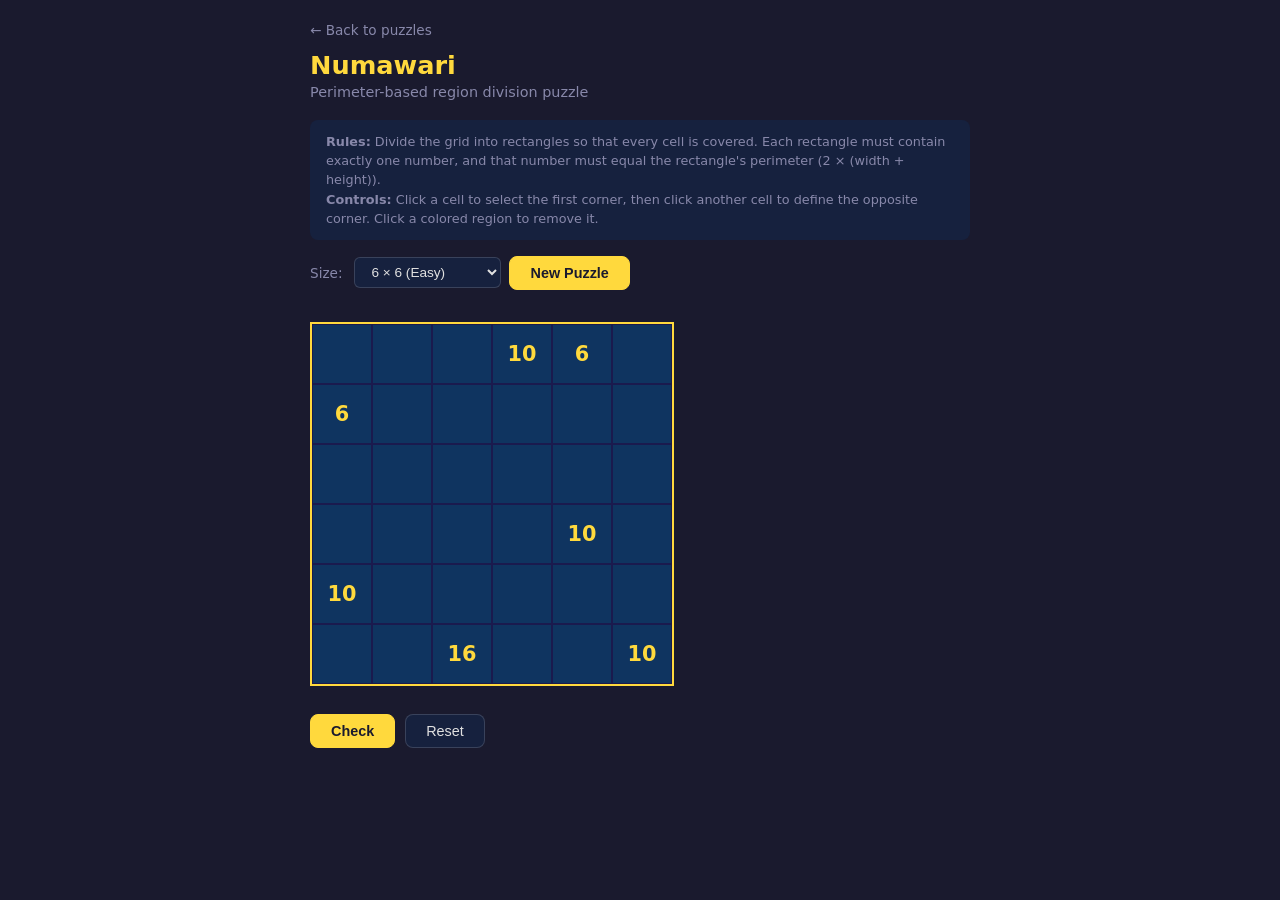
==== commit a771fd65: "Increase perimeter variety in generated puzzles Scale rectangle size thresholds based on grid area s" ====
--- a/numawari.html
+++ b/numawari.html
@@ -173,19 +173,27 @@
 
   // Generate a random rectangle partition covering the entire grid
   function randomPartition(rows, cols) {
-    // Recursive splitting approach
+    // Scale thresholds so larger grids produce larger rectangles
+    const gridArea = rows * cols;
+    // On a 5x5, maxSingle ~ 6; on a 10x10, maxSingle ~ 15
+    const maxSingle = Math.max(6, Math.round(gridArea * 0.15));
+
     function split(r1, c1, r2, c2) {
       const w = c2 - c1 + 1, h = r2 - r1 + 1;
       const area = w * h;
 
       // Never create 1x1 rectangles (perimeter 4)
-      if (w === 1 && h === 1) return [{ r1, c1, r2, c2 }]; // shouldn't happen but safety
-
-      // Base case: small enough to be a single rectangle
+      if (w === 1 && h === 1) return [{ r1, c1, r2, c2 }];
+
+      // Base case: small enough to be a single rectangle (always keep 1x2, 2x1, 2x2)
       if (area <= 2 || (w <= 2 && h <= 2)) return [{ r1, c1, r2, c2 }];
-      // Sometimes accept medium rectangles as-is
-      if (area <= 6 && Math.random() < 0.3) return [{ r1, c1, r2, c2 }];
-      if (area <= 4 && Math.random() < 0.6) return [{ r1, c1, r2, c2 }];
+
+      // Probabilistically keep medium-to-large rectangles as-is
+      // Higher chance for smaller areas, lower for bigger ones
+      if (area <= maxSingle) {
+        const keepProb = 0.15 + 0.35 * (1 - area / maxSingle);
+        if (Math.random() < keepProb) return [{ r1, c1, r2, c2 }];
+      }
 
       // Try horizontal or vertical split — avoid creating 1x1 pieces
       const tries = [];
@@ -228,7 +236,8 @@
   // Perturb a partition: merge two adjacent rectangles and re-split
   function perturbPartition(rects, rows, cols) {
     const result = rects.slice();
-    const attempts = Math.min(result.length * 2, 20);
+    const maxMergeArea = Math.max(12, Math.round(rows * cols * 0.2));
+    const attempts = Math.min(result.length * 3, 30);
 
     for (let a = 0; a < attempts && result.length > 1; a++) {
       const i = randInt(0, result.length - 1);
@@ -248,7 +257,7 @@
         const areaJ = (rj.r2 - rj.r1 + 1) * (rj.c2 - rj.c1 + 1);
 
         if (combinedArea !== areaI + areaJ) continue; // not a clean merge
-        if (combinedArea > 12) continue; // too big
+        if (combinedArea > maxMergeArea) continue; // too big
 
         // Check that no other rectangle occupies cells in the combined region
         let overlap = false;
@@ -267,6 +276,11 @@
         result.splice(Math.min(i, j), 1);
 
         const mw = mc2 - mc1 + 1, mh = mr2 - mr1 + 1;
+        // Sometimes keep the merged region as one large rectangle (creates bigger perimeters)
+        if (mw * mh >= 4 && !(mw === 1 && mh === 1) && Math.random() < 0.35) {
+          result.push({ r1: mr1, c1: mc1, r2: mr2, c2: mc2 });
+          break;
+        }
         // Split into 2 new rectangles, avoiding 1x1 pieces
         // A horizontal split is safe if mw > 1 (both halves have width > 1)
         // or mh >= 4 (can split so each half has h >= 2)
